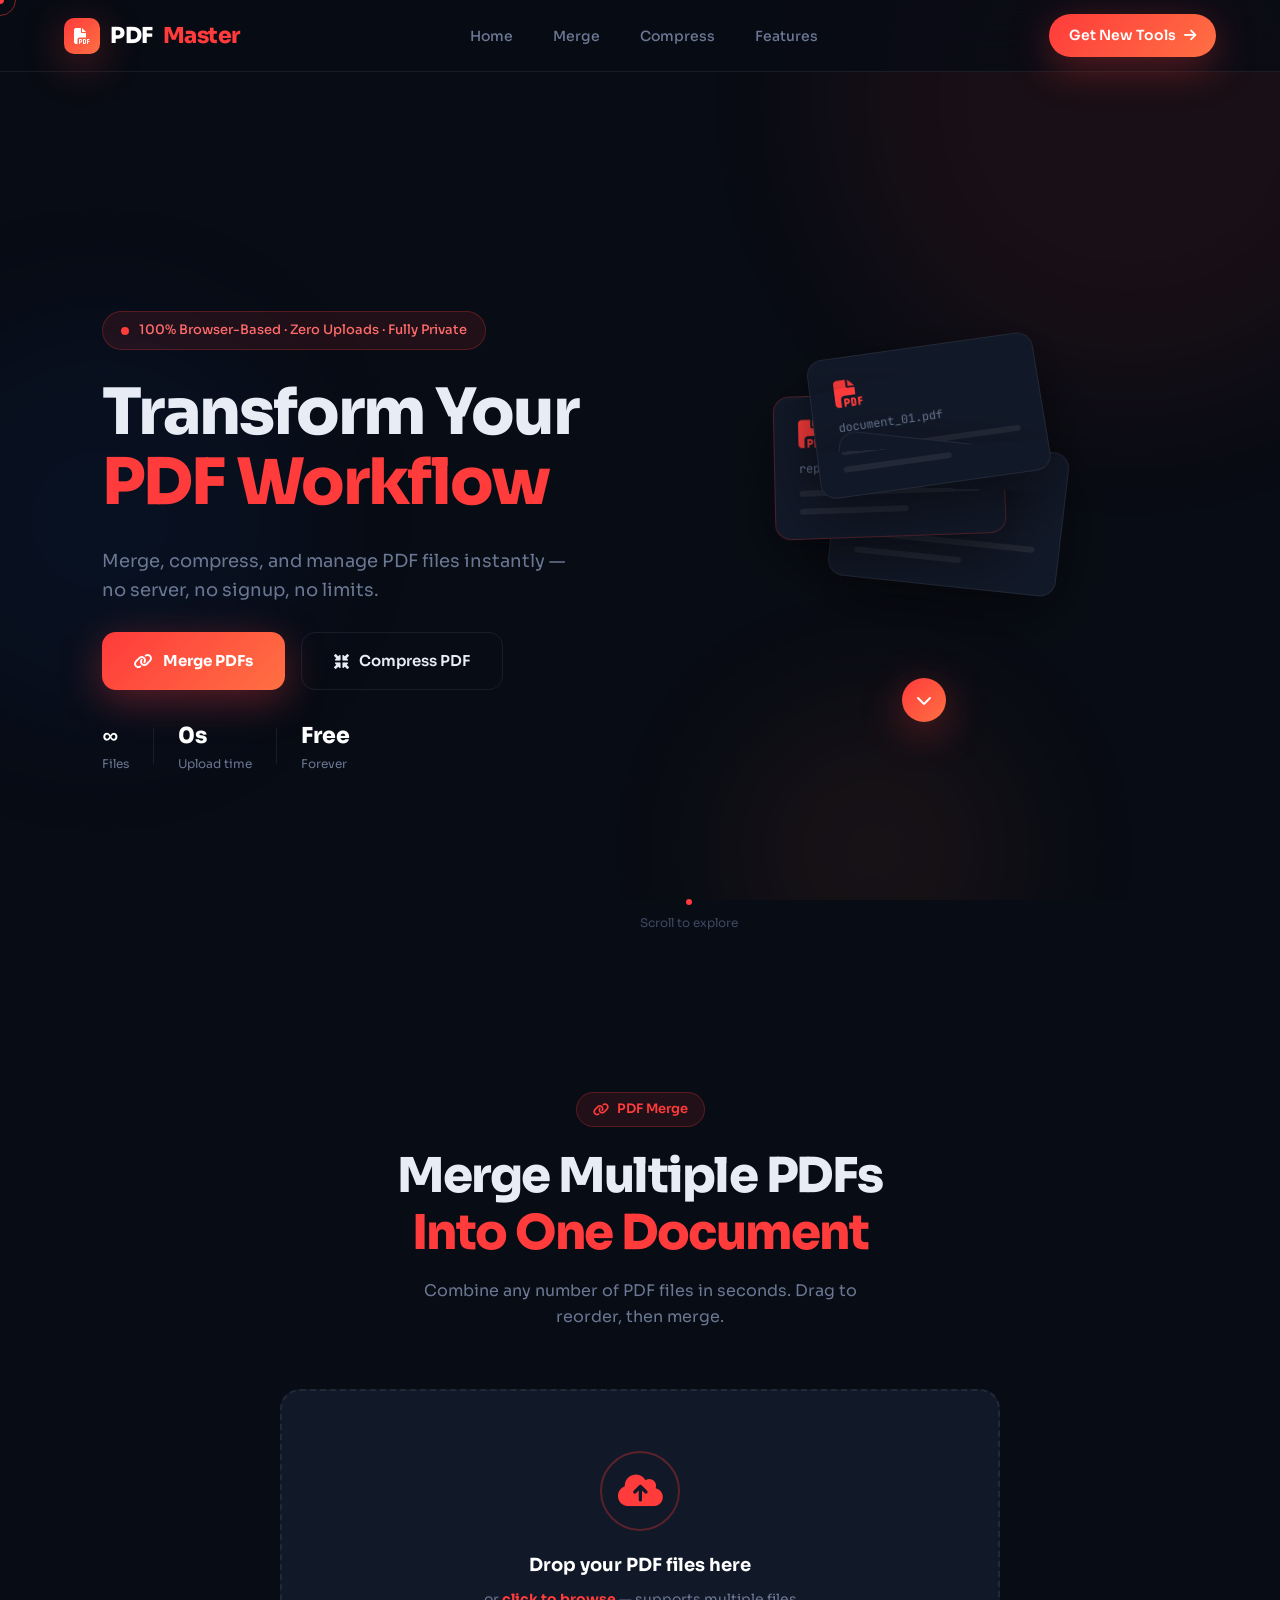
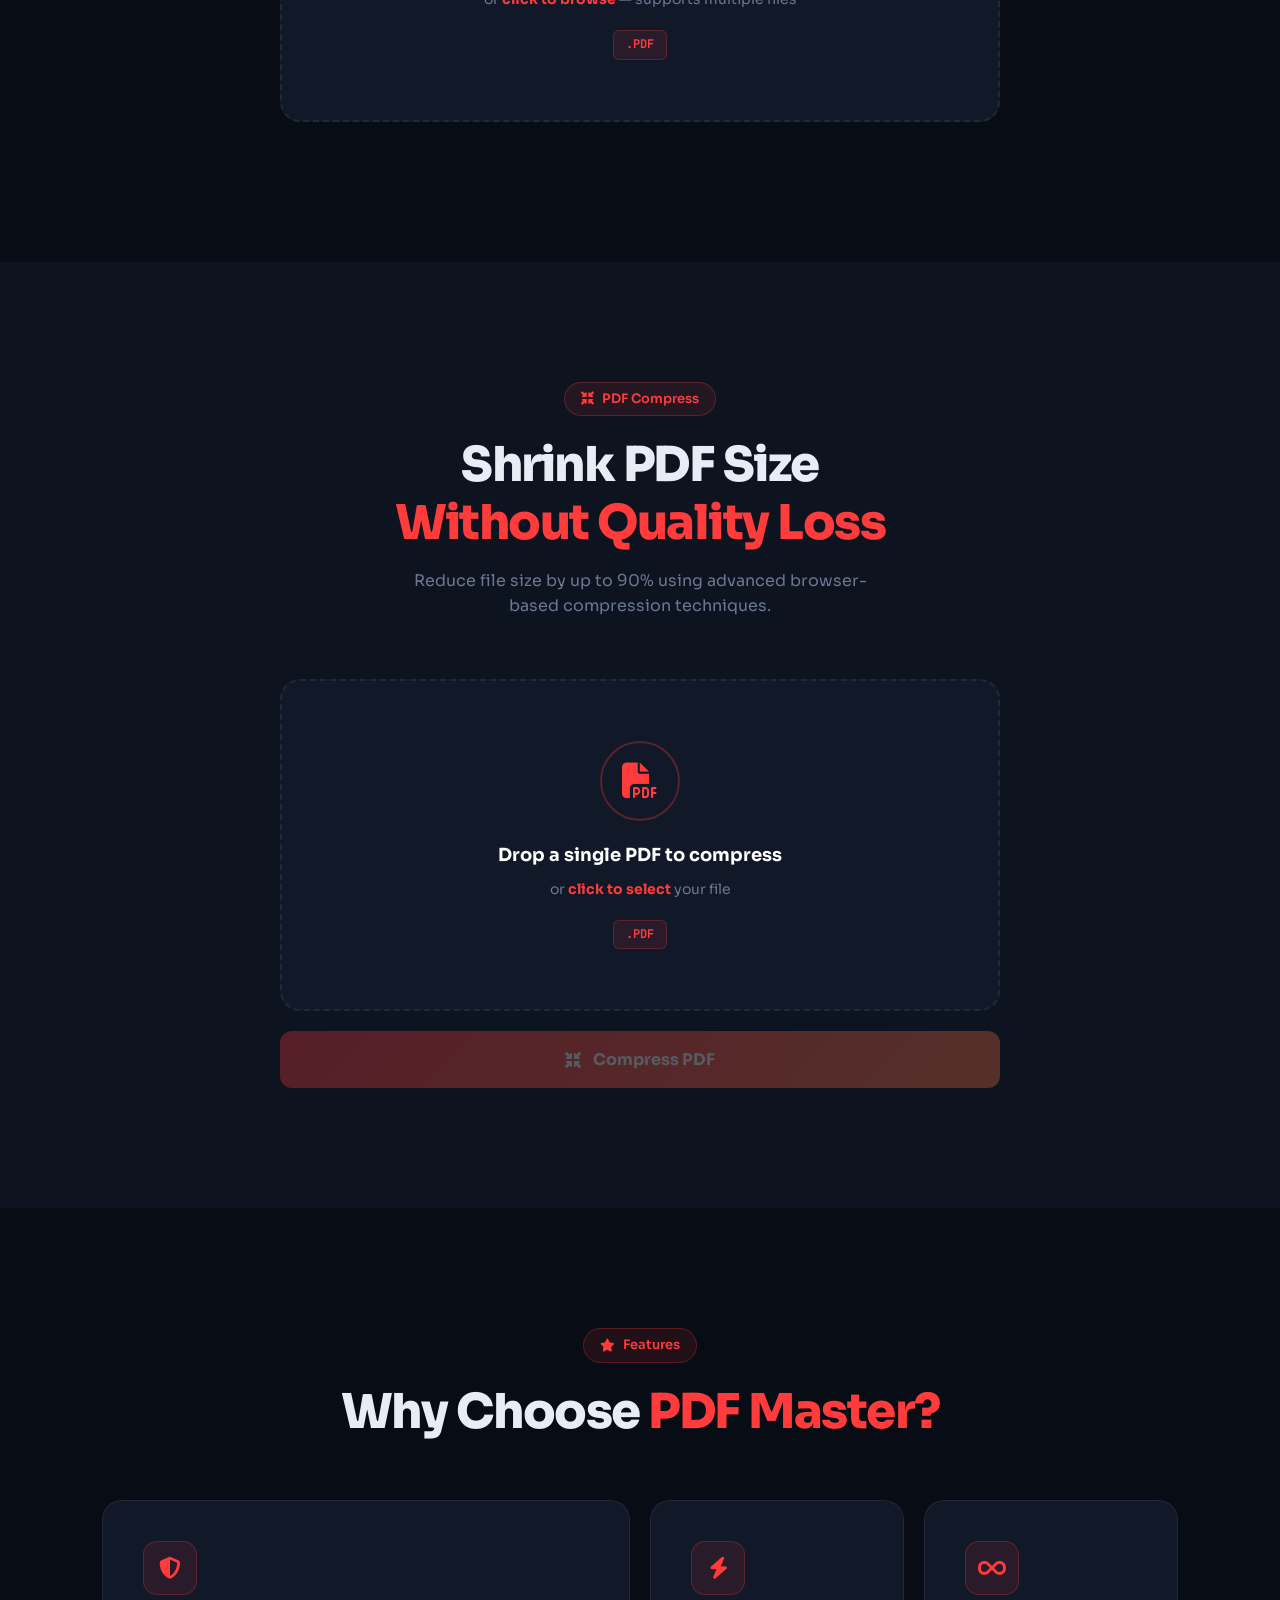
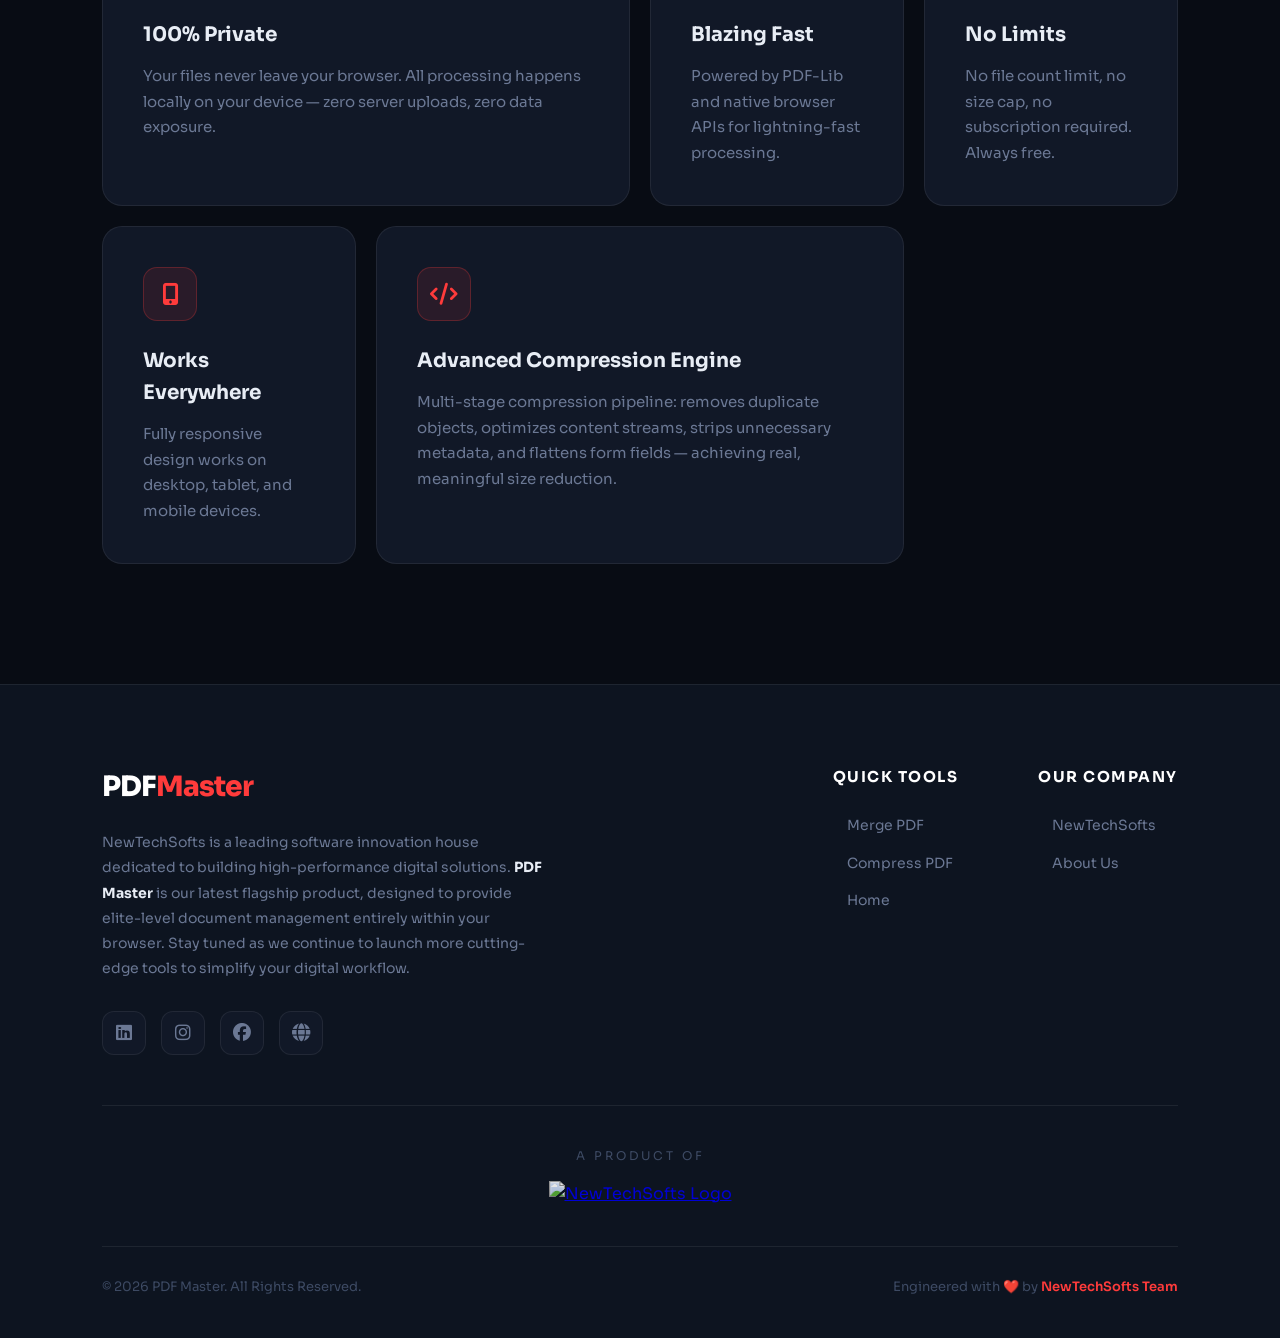
==== index.html @ 096d1b9b "initial commit" ====
<!DOCTYPE html>
<html lang="en">
<head>
    <meta charset="UTF-8">
    <meta name="viewport" content="width=device-width, initial-scale=1.0">
     <!-- Primary Meta Tags -->
      <link rel="icon" type="image/png" href="logo.png">
    <link rel="apple-touch-icon" href="logo.png">
    <title>PDF Master — Free Merge & Compress PDF Online |Product of NewTechSofts</title>
    <meta name="title" content="PDF Master — Free Merge & Compress PDF Online | NewTechSofts">
    <meta name="description" content="Merge and Compress PDF files instantly with PDF Master. A 100% private, browser-based toolkit by NewTechSofts. No file limits, no uploads, purely secure.">
    <meta name="keywords" content="PDF Merge, PDF Compress, PDF Toolkit, Online PDF Editor, Free PDF Tools, NewTexSofts, PDF Master, Secure PDF, Browser Based PDF">
    <meta name="author" content="NewTechSofts">
    <meta name="robots" content="index, follow">

    <!-- Open Graph / Facebook -->
    <meta property="og:type" content="website">
    <meta property="og:url" content="https://pdfmaster.newtechsofts.com/">
    <meta property="og:title" content="PDF Master — Free Merge & Compress PDF Online">
    <meta property="og:description" content="Securely merge and compress PDF files in your browser. Your data never leaves your device. Powered by NewTechSofts.">
    <meta property="og:image" content="logo.png">

    <!-- Twitter -->
    <meta property="twitter:card" content="summary_large_image">
    <meta property="twitter:url" content="https://pdfmaster.newtechsofts.com/">
    <meta property="twitter:title" content="PDF Master — Free Merge & Compress PDF Online">
    <meta property="twitter:description" content="Securely merge and compress PDF files in your browser. Your data never leaves your device. Powered by NewTechSofts.">
    <meta property="twitter:image" content="logo.png">

    

    <!-- Canonical Link -->
    <link rel="canonical" href="https://pdfmaster.newtechsofts.com/" />
    <link rel="preconnect" href="https://fonts.googleapis.com">
    <link href="https://fonts.googleapis.com/css2?family=Clash+Display:wght@500;600;700&family=Cabinet+Grotesk:wght@400;500;700;800&display=swap" rel="stylesheet">
    <link rel="stylesheet" href="https://cdnjs.cloudflare.com/ajax/libs/font-awesome/6.4.0/css/all.min.css">
    <link rel="stylesheet" href="style.css">
     <script type="application/ld+json">
    {
      "@context": "https://schema.org",
      "@type": "WebApplication",
      "name": "PDF Master",
      "url": "https://pdfmaster.newtechsofts.com",
      "description": "A browser-based toolkit to merge and compress PDF files securely.Introduce by New Tech Softs to easily merge files or compressed in small sizes.",
      "applicationCategory": "Utility",
      "operatingSystem": "Any",
      "author": {
        "@type": "Organization",
        "name": "NewTechSofts",
        "url": "https://newtechsofts.com"
      },
      "offers": {
        "@type": "Offer",
        "price": "0",
        "priceCurrency": "USD"
      }
    }
    </script>
</head>
<body>

    <!-- Cursor -->
    <div class="cursor" id="cursor"></div>
    <div class="cursor-follower" id="cursor-follower"></div>

    <!-- Background orbs -->
    <div class="bg-orbs">
        <div class="orb orb-1"></div>
        <div class="orb orb-2"></div>
        <div class="orb orb-3"></div>
    </div>

    <!-- Navigation -->
    <nav class="navbar" id="navbar">
        <div class="logo">
            <div class="logo-icon"><i class="fas fa-file-pdf"></i></div>
            PDF<span>Master</span>
        </div>
        <ul class="nav-links">
            <li><a href="#hero" class="nav-link">Home</a></li>
            <li><a href="#merge-section" class="nav-link">Merge</a></li>
            <li><a href="#compress-section" class="nav-link">Compress</a></li>
            <li><a href="#features-section" class="nav-link">Features</a></li>
        </ul>
        <a href="https://newtexsofts.com" target="_blank" class="btn-nav">
            <span>Get New Tools</span>
            <i class="fas fa-arrow-right"></i>
        </a>
        <button class="hamburger" id="hamburger"><i class="fas fa-bars"></i></button>
    </nav>

    <!-- Mobile Menu -->
    <div class="mobile-menu" id="mobile-menu">
        <a href="#hero" onclick="closeMobileMenu()">Home</a>
        <a href="#merge-section" onclick="closeMobileMenu()">Merge</a>
        <a href="#compress-section" onclick="closeMobileMenu()">Compress</a>
        <a href="#features-section" onclick="closeMobileMenu()">Features</a>
    </div>

    <!-- Hero Section -->
    <section id="hero" class="hero-section">
        <div class="hero-content">
            <div class="hero-badge">
                <div class="badge-dot"></div>
                <span>100% Browser-Based · Zero Uploads · Fully Private</span>
            </div>
            <h1 class="hero-title">
                <span class="title-line">Transform Your</span>
                <span class="title-line accent-text">PDF Workflow</span>
            </h1>
            <p class="hero-sub">Merge, compress, and manage PDF files instantly — no server, no signup, no limits.</p>
            <div class="hero-btns">
                <a href="#merge-section" class="btn-primary">
                    <i class="fas fa-link"></i>
                    Merge PDFs
                </a>
                <a href="#compress-section" class="btn-ghost">
                    <i class="fas fa-compress-arrows-alt"></i>
                    Compress PDF
                </a>
            </div>
            <div class="hero-stats">
                <div class="stat"><strong>∞</strong><span>Files</span></div>
                <div class="stat-divider"></div>
                <div class="stat"><strong>0s</strong><span>Upload time</span></div>
                <div class="stat-divider"></div>
                <div class="stat"><strong>Free</strong><span>Forever</span></div>
            </div>
        </div>
        <div class="hero-visual">
            <div class="pdf-3d-stack">
                <div class="pdf-card pdf-card-1">
                    <i class="fas fa-file-pdf"></i>
                    <span>document_01.pdf</span>
                    <div class="pdf-bar"></div>
                    <div class="pdf-bar short"></div>
                </div>
                <div class="pdf-card pdf-card-2">
                    <i class="fas fa-file-pdf"></i>
                    <span>report_2026.pdf</span>
                    <div class="pdf-bar"></div>
                    <div class="pdf-bar short"></div>
                </div>
                <div class="pdf-card pdf-card-3">
                    <i class="fas fa-file-pdf"></i>
                    <span>merged_final.pdf</span>
                    <div class="pdf-bar"></div>
                    <div class="pdf-bar short"></div>
                </div>
                <div class="merge-arrow">
                    <i class="fas fa-chevron-down"></i>
                </div>
            </div>
        </div>
        <div class="scroll-indicator">
            <div class="scroll-dot"></div>
            <span>Scroll to explore</span>
        </div>
    </section>

    <!-- Merge Section -->
    <section id="merge-section" class="tool-section">
        <div class="section-header">
            <div class="section-tag"><i class="fas fa-link"></i> PDF Merge</div>
            <h2>Merge Multiple PDFs <br><span class="accent-text">Into One Document</span></h2>
            <p>Combine any number of PDF files in seconds. Drag to reorder, then merge.</p>
        </div>
        <div class="tool-card">
            <div class="drop-zone" id="merge-drop-zone">
                <input type="file" id="merge-input" multiple accept=".pdf">
                <div class="drop-icon-wrap">
                    <div class="drop-icon-ring"></div>
                    <i class="fas fa-cloud-upload-alt"></i>
                </div>
                <p class="drop-title">Drop your PDF files here</p>
                <p class="drop-sub">or <strong>click to browse</strong> — supports multiple files</p>
                <div class="drop-formats">
                    <span>.PDF</span>
                </div>
            </div>

            <div id="merge-file-list" class="file-list"></div>

            <div class="merge-action-area" id="merge-action-area" style="display:none;">
                <div class="file-count-badge">
                    <i class="fas fa-layer-group"></i>
                    <span id="file-count-text">0 files ready to merge</span>
                </div>
                <button id="merge-btn" class="btn-action" disabled>
                    <i class="fas fa-link"></i>
                    <span>Merge All PDFs</span>
                    <div class="btn-shine"></div>
                </button>
                <button id="merge-clear-btn" class="btn-clear">
                    <i class="fas fa-trash"></i> Clear All
                </button>
            </div>
        </div>
    </section>

    <!-- Compress Section -->
    <section id="compress-section" class="tool-section alt-bg">
        <div class="section-header">
            <div class="section-tag"><i class="fas fa-compress-arrows-alt"></i> PDF Compress</div>
            <h2>Shrink PDF Size <br><span class="accent-text">Without Quality Loss</span></h2>
            <p>Reduce file size by up to 90% using advanced browser-based compression techniques.</p>
        </div>
        <div class="tool-card">
            <div class="drop-zone" id="compress-drop-zone">
                <input type="file" id="compress-input" accept=".pdf">
                <div class="drop-icon-wrap">
                    <div class="drop-icon-ring"></div>
                    <i class="fas fa-file-pdf"></i>
                </div>
                <p class="drop-title">Drop a single PDF to compress</p>
                <p class="drop-sub">or <strong>click to select</strong> your file</p>
                <div class="drop-formats">
                    <span>.PDF</span>
                </div>
            </div>

            <div id="compress-file-info" class="compress-file-info" style="display:none;">
                <div class="compress-file-card">
                    <div class="compress-file-icon"><i class="fas fa-file-pdf"></i></div>
                    <div class="compress-file-details">
                        <div class="compress-file-name" id="compress-file-name">filename.pdf</div>
                        <div class="compress-file-size" id="compress-file-size">0 KB</div>
                    </div>
                    <button id="compress-remove-btn" class="icon-btn">
                        <i class="fas fa-times"></i>
                    </button>
                </div>
            </div>

            <div class="compression-controls" id="comp-controls" style="display:none;">
                <label class="control-label">Compression Level</label>
                <div class="level-selector">
                    <button class="level-btn" data-level="low" onclick="setLevel('low')">
                        <i class="fas fa-tachometer-alt"></i>
                        <strong>Low</strong>
                        <span>Faster, larger file</span>
                    </button>
                    <button class="level-btn active" data-level="medium" onclick="setLevel('medium')">
                        <i class="fas fa-sliders-h"></i>
                        <strong>Medium</strong>
                        <span>Balanced quality</span>
                    </button>
                    <button class="level-btn" data-level="high" onclick="setLevel('high')">
                        <i class="fas fa-rocket"></i>
                        <strong>High</strong>
                        <span>Maximum shrink</span>
                    </button>
                </div>

                <div class="compression-info">
                    <div class="comp-info-item">
                        <i class="fas fa-info-circle"></i>
                        <span id="comp-info-text">Balanced compression — removes redundant data, optimizes streams, and strips metadata.</span>
                    </div>
                </div>
            </div>

            <button id="compress-btn" class="btn-action" disabled>
                <i class="fas fa-compress-arrows-alt"></i>
                <span>Compress PDF</span>
                <div class="btn-shine"></div>
            </button>
        </div>
    </section>

    <!-- Progress Modal -->
    <div class="progress-modal" id="progress-modal">
        <div class="progress-modal-inner">
            <div class="progress-spinner">
                <svg viewBox="0 0 100 100" class="spinner-svg">
                    <circle cx="50" cy="50" r="40" class="spinner-track"/>
                    <circle cx="50" cy="50" r="40" class="spinner-fill" id="spinner-fill"/>
                </svg>
                <div class="progress-percent" id="progress-percent">0%</div>
            </div>
            <div class="progress-title" id="progress-title">Processing...</div>
            <div class="progress-sub" id="progress-sub">Please wait while we work our magic</div>
        </div>
    </div>

    <!-- Features Section -->
    <section id="features-section" class="features-section">
        <div class="section-header">
            <div class="section-tag"><i class="fas fa-star"></i> Features</div>
            <h2>Why Choose <span class="accent-text">PDF Master?</span></h2>
        </div>
        <div class="features-grid">
            <div class="feature-card feature-large">
                <div class="feature-icon-wrap">
                    <i class="fas fa-shield-alt"></i>
                </div>
                <h3>100% Private</h3>
                <p>Your files never leave your browser. All processing happens locally on your device — zero server uploads, zero data exposure.</p>
                <div class="feature-glow"></div>
            </div>
            <div class="feature-card">
                <div class="feature-icon-wrap">
                    <i class="fas fa-bolt"></i>
                </div>
                <h3>Blazing Fast</h3>
                <p>Powered by PDF-Lib and native browser APIs for lightning-fast processing.</p>
                <div class="feature-glow"></div>
            </div>
            <div class="feature-card">
                <div class="feature-icon-wrap">
                    <i class="fas fa-infinity"></i>
                </div>
                <h3>No Limits</h3>
                <p>No file count limit, no size cap, no subscription required. Always free.</p>
                <div class="feature-glow"></div>
            </div>
            <div class="feature-card">
                <div class="feature-icon-wrap">
                    <i class="fas fa-mobile-alt"></i>
                </div>
                <h3>Works Everywhere</h3>
                <p>Fully responsive design works on desktop, tablet, and mobile devices.</p>
                <div class="feature-glow"></div>
            </div>
            <div class="feature-card feature-wide">
                <div class="feature-icon-wrap">
                    <i class="fas fa-code"></i>
                </div>
                <h3>Advanced Compression Engine</h3>
                <p>Multi-stage compression pipeline: removes duplicate objects, optimizes content streams, strips unnecessary metadata, and flattens form fields — achieving real, meaningful size reduction.</p>
                <div class="feature-glow"></div>
            </div>
        </div>
    </section>

   <!-- Footer -->
<footer class="main-footer">
    <div class="footer-inner">
        <!-- Left: Company Bio -->
        <div class="footer-left">
            <div class="footer-logo">PDF<span>Master</span></div>
            <p class="company-bio">
                NewTechSofts is a leading software innovation house dedicated to building high-performance digital solutions. 
                <strong>PDF Master</strong> is our latest flagship product, designed to provide elite-level document management 
                entirely within your browser. Stay tuned as we continue to launch more cutting-edge tools to simplify your digital workflow.
            </p>
            <div class="social-links">
                <a href="https://linkedin.com/company/newtechsofts" target="_blank" aria-label="LinkedIn"><i class="fab fa-linkedin"></i></a>
                <a href="https://instagram.com/newtechsoft" target="_blank" aria-label="Instagram"><i class="fab fa-instagram"></i></a>
                <a href="https://facebook.com/newtechsofts" target="_blank" aria-label="Facebook"><i class="fab fa-facebook"></i></a>
                <a href="https://www.newtechsofts.com" target="_blank" aria-label="Website"><i class="fas fa-globe"></i></a>
            </div>
        </div>

        <!-- Right: Links Grid -->
        <div class="footer-right-grid">
            <div class="footer-links">
                <h4>Quick Tools</h4>
                <a href="#merge-section"><i class="fas fa-chevron-right"></i> Merge PDF</a>
                <a href="#compress-section"><i class="fas fa-chevron-right"></i> Compress PDF</a>
                <a href="#hero"><i class="fas fa-chevron-right"></i> Home</a>
            </div>
            <div class="footer-links">
                <h4>Our Company</h4>
                <a href="https://newtechsofts.com" target="_blank"><i class="fas fa-chevron-right"></i> NewTechSofts</a>
                <a href="https://newtechsofts.com/about"><i class="fas fa-chevron-right"></i> About Us</a>
                </div>
        </div>
    </div>

    <!-- Middle: NewTechSofts Logo Branding -->
    <div class="footer-branding">
        <div class="branding-label">A Product Of</div>
        <a href="https://newtechsofts.com" target="_blank">
            <img src="https://www.newtechsofts.com/assets/logo-DbTpYI1g.png" alt="NewTechSofts Logo" class="nts-footer-logo">
        </a>
    </div>

    <div class="footer-bottom">
        <p>© 2026 PDF Master. All Rights Reserved.</p>
        <p>Engineered with ❤️ by <a href="https://newtechsofts.com" target="_blank">NewTechSofts Team</a></p>
    </div>
</footer>

    <!-- Toast -->
    <div class="toast" id="toast">
        <i class="fas fa-check-circle" id="toast-icon"></i>
        <span id="toast-msg">Done!</span>
    </div>

    <script src="https://cdnjs.cloudflare.com/ajax/libs/pdf-lib/1.17.1/pdf-lib.min.js"></script>
    <script src="script.js"></script>
</body>
</html>
---- style.css ----
/* ============================================
   PDF MASTER — COMPLETE STYLESHEET
   Modern Dark Theme + 3D Animations
   ============================================ */

@import url('https://fonts.googleapis.com/css2?family=Sora:wght@300;400;500;600;700;800&family=JetBrains+Mono:wght@400;600&display=swap');

/* ---- CSS Variables ---- */
:root {
    --red: #FF3B3B;
    --red-glow: rgba(255, 59, 59, 0.35);
    --red-soft: rgba(255, 59, 59, 0.1);
    --white: #ffffff;
    --bg: #080C14;
    --bg-2: #0D1420;
    --bg-card: #111827;
    --bg-card-hover: #161f30;
    --border: rgba(255,255,255,0.07);
    --border-glow: rgba(255, 59, 59, 0.25);
    --text: #E8EDF5;
    --text-muted: #6B7894;
    --text-dim: #3D4A63;
    --accent: #FF3B3B;
    --accent-2: #FF7043;
    --grad: linear-gradient(135deg, var(--red) 0%, var(--accent-2) 100%);
    --shadow-card: 0 20px 60px rgba(0,0,0,0.5);
    --shadow-red: 0 10px 40px var(--red-glow);
    --radius: 20px;
    --radius-sm: 12px;
    --transition: all 0.35s cubic-bezier(0.34, 1.56, 0.64, 1);
    --ease: all 0.25s ease;
}

/* ---- Reset ---- */
*, *::before, *::after { margin: 0; padding: 0; box-sizing: border-box; }

html { scroll-behavior: smooth; }

body {
    font-family: 'Sora', sans-serif;
    background: var(--bg);
    color: var(--text);
    line-height: 1.6;
    overflow-x: hidden;
    min-height: 100vh;
}

/* ---- Custom Cursor ---- */
.cursor {
    width: 8px; height: 8px;
    background: var(--red);
    border-radius: 50%;
    position: fixed;
    pointer-events: none;
    z-index: 9999;
    transform: translate(-50%, -50%);
    transition: transform 0.1s, width 0.2s, height 0.2s;
}

.cursor-follower {
    width: 32px; height: 32px;
    border: 1.5px solid var(--red);
    border-radius: 50%;
    position: fixed;
    pointer-events: none;
    z-index: 9998;
    transform: translate(-50%, -50%);
    transition: all 0.15s ease;
    opacity: 0.5;
}

/* ---- Background Orbs ---- */
.bg-orbs { position: fixed; inset: 0; z-index: 0; pointer-events: none; overflow: hidden; }

.orb {
    position: absolute;
    border-radius: 50%;
    filter: blur(80px);
    opacity: 0.07;
    animation: floatOrb 12s ease-in-out infinite;
}

.orb-1 { width: 600px; height: 600px; background: var(--red); top: -200px; right: -150px; animation-duration: 14s; }
.orb-2 { width: 400px; height: 400px; background: #1A56DB; bottom: 20%; left: -100px; animation-duration: 18s; animation-delay: -6s; }
.orb-3 { width: 300px; height: 300px; background: var(--accent-2); bottom: -100px; right: 20%; animation-duration: 10s; animation-delay: -3s; }

@keyframes floatOrb {
    0%, 100% { transform: translateY(0) scale(1); }
    50% { transform: translateY(-30px) scale(1.1); }
}

/* ---- Navbar ---- */
.navbar {
    display: flex;
    align-items: center;
    justify-content: space-between;
    padding: 0 5%;
    height: 72px;
    position: sticky;
    top: 0;
    z-index: 1000;
    background: rgba(8, 12, 20, 0.8);
    backdrop-filter: blur(20px);
    border-bottom: 1px solid var(--border);
    transition: var(--ease);
}

.navbar.scrolled {
    background: rgba(8, 12, 20, 0.95);
    border-bottom-color: var(--border-glow);
}

.logo {
    display: flex;
    align-items: center;
    gap: 10px;
    font-size: 22px;
    font-weight: 800;
    color: var(--white);
    letter-spacing: -0.5px;
    text-decoration: none;
}

.logo span { color: var(--red); }

.logo-icon {
    width: 36px; height: 36px;
    background: var(--grad);
    border-radius: 10px;
    display: flex;
    align-items: center;
    justify-content: center;
    font-size: 16px;
    color: white;
    box-shadow: var(--shadow-red);
}

.nav-links {
    display: flex;
    list-style: none;
    gap: 8px;
}

.nav-link {
    text-decoration: none;
    color: var(--text-muted);
    font-size: 14px;
    font-weight: 500;
    padding: 8px 16px;
    border-radius: 8px;
    transition: var(--ease);
}

.nav-link:hover {
    color: var(--white);
    background: var(--border);
}

.btn-nav {
    display: flex;
    align-items: center;
    gap: 8px;
    background: var(--grad);
    color: white;
    text-decoration: none;
    padding: 10px 20px;
    border-radius: 50px;
    font-size: 14px;
    font-weight: 600;
    transition: var(--transition);
    box-shadow: var(--shadow-red);
}

.btn-nav:hover {
    transform: translateY(-2px) scale(1.03);
    box-shadow: 0 15px 40px var(--red-glow);
}

.hamburger {
    display: none;
    background: var(--border);
    border: 1px solid var(--border);
    color: var(--text);
    width: 40px; height: 40px;
    border-radius: 10px;
    cursor: pointer;
    font-size: 16px;
    align-items: center;
    justify-content: center;
    transition: var(--ease);
}

.hamburger:hover { background: var(--red-soft); color: var(--red); }

/* Mobile Menu */
.mobile-menu {
    display: none;
    flex-direction: column;
    position: fixed;
    top: 72px;
    left: 0; right: 0;
    background: var(--bg-2);
    border-bottom: 1px solid var(--border);
    z-index: 999;
    padding: 20px;
    gap: 4px;
    transform: translateY(-20px);
    opacity: 0;
    transition: var(--ease);
}

.mobile-menu.open {
    display: flex;
    transform: translateY(0);
    opacity: 1;
}

.mobile-menu a {
    text-decoration: none;
    color: var(--text);
    padding: 14px 20px;
    border-radius: 12px;
    font-weight: 500;
    transition: var(--ease);
}

.mobile-menu a:hover { background: var(--red-soft); color: var(--red); }

/* ---- Hero Section ---- */
.hero-section {
    min-height: 100vh;
    display: grid;
    grid-template-columns: 1fr 1fr;
    align-items: center;
    gap: 60px;
    padding: 120px 8% 80px;
    position: relative;
    z-index: 1;
}

.hero-content { display: flex; flex-direction: column; gap: 28px; }

.hero-badge {
    display: inline-flex;
    align-items: center;
    gap: 10px;
    background: var(--red-soft);
    border: 1px solid var(--border-glow);
    border-radius: 50px;
    padding: 8px 18px;
    font-size: 13px;
    font-weight: 500;
    color: #FF6B6B;
    width: fit-content;
    animation: fadeInUp 0.6s ease forwards;
}

.badge-dot {
    width: 8px; height: 8px;
    background: var(--red);
    border-radius: 50%;
    animation: pulse 2s ease infinite;
}

@keyframes pulse {
    0%, 100% { box-shadow: 0 0 0 0 var(--red-glow); }
    50% { box-shadow: 0 0 0 6px transparent; }
}

.hero-title {
    font-size: clamp(2.8rem, 5vw, 4.5rem);
    font-weight: 800;
    line-height: 1.1;
    letter-spacing: -2px;
    animation: fadeInUp 0.7s ease 0.1s both;
}

.title-line { display: block; }
.accent-text { color: var(--red); }

.hero-sub {
    font-size: 18px;
    color: var(--text-muted);
    max-width: 480px;
    animation: fadeInUp 0.7s ease 0.2s both;
    font-weight: 400;
}

.hero-btns {
    display: flex;
    gap: 16px;
    flex-wrap: wrap;
    animation: fadeInUp 0.7s ease 0.3s both;
}

.btn-primary {
    display: inline-flex;
    align-items: center;
    gap: 10px;
    background: var(--grad);
    color: white;
    text-decoration: none;
    padding: 16px 32px;
    border-radius: 14px;
    font-weight: 700;
    font-size: 15px;
    transition: var(--transition);
    box-shadow: var(--shadow-red);
    border: none;
    cursor: pointer;
}

.btn-primary:hover {
    transform: translateY(-4px) scale(1.02);
    box-shadow: 0 20px 50px var(--red-glow);
}

.btn-ghost {
    display: inline-flex;
    align-items: center;
    gap: 10px;
    background: transparent;
    color: var(--text);
    text-decoration: none;
    padding: 16px 32px;
    border-radius: 14px;
    font-weight: 600;
    font-size: 15px;
    border: 1px solid var(--border);
    transition: var(--transition);
    cursor: pointer;
}

.btn-ghost:hover {
    background: var(--border);
    border-color: var(--red);
    color: var(--red);
    transform: translateY(-3px);
}

.hero-stats {
    display: flex;
    align-items: center;
    gap: 24px;
    animation: fadeInUp 0.7s ease 0.4s both;
}

.stat { display: flex; flex-direction: column; }
.stat strong { font-size: 22px; font-weight: 800; color: var(--white); }
.stat span { font-size: 12px; color: var(--text-muted); font-weight: 400; }
.stat-divider { width: 1px; height: 36px; background: var(--border); }

/* Hero Visual — 3D PDF Stack */
.hero-visual {
    display: flex;
    align-items: center;
    justify-content: center;
    animation: fadeInRight 0.8s ease 0.3s both;
}

.pdf-3d-stack {
    position: relative;
    width: 300px;
    height: 380px;
    transform-style: preserve-3d;
    perspective: 1000px;
}

.pdf-card {
    position: absolute;
    width: 230px;
    background: var(--bg-card);
    border: 1px solid var(--border);
    border-radius: 16px;
    padding: 24px;
    display: flex;
    flex-direction: column;
    gap: 12px;
    transition: var(--transition);
    box-shadow: var(--shadow-card);
}

.pdf-card i { font-size: 28px; color: var(--red); }
.pdf-card span { font-size: 12px; color: var(--text-muted); font-family: 'JetBrains Mono', monospace; }
.pdf-bar { height: 6px; background: var(--border); border-radius: 4px; }
.pdf-bar.short { width: 60%; }

.pdf-card-1 {
    top: 0; left: 40px;
    transform: rotate(-8deg) translateY(-10px) rotateX(10deg);
    animation: floatCard1 6s ease-in-out infinite;
    z-index: 1;
}

.pdf-card-2 {
    top: 40px; left: 0;
    transform: rotate(-2deg) rotateX(5deg);
    animation: floatCard2 6s ease-in-out infinite;
    z-index: 2;
    border-color: var(--border-glow);
}

.pdf-card-3 {
    top: 80px; left: 60px;
    transform: rotate(6deg) translateY(10px) rotateX(-5deg);
    animation: floatCard3 6s ease-in-out infinite;
    z-index: 3;
}

.merge-arrow {
    position: absolute;
    bottom: 10px;
    left: 50%;
    transform: translateX(-50%);
    width: 44px; height: 44px;
    background: var(--grad);
    border-radius: 50%;
    display: flex;
    align-items: center;
    justify-content: center;
    color: white;
    font-size: 16px;
    z-index: 10;
    animation: bounceDown 2s ease infinite;
    box-shadow: var(--shadow-red);
}

@keyframes floatCard1 {
    0%,100% { transform: rotate(-8deg) translateY(-10px) rotateX(10deg); }
    50% { transform: rotate(-6deg) translateY(-20px) rotateX(12deg); }
}
@keyframes floatCard2 {
    0%,100% { transform: rotate(-2deg) rotateX(5deg); }
    50% { transform: rotate(-3deg) translateY(-12px) rotateX(7deg); }
}
@keyframes floatCard3 {
    0%,100% { transform: rotate(6deg) translateY(10px) rotateX(-5deg); }
    50% { transform: rotate(5deg) translateY(0px) rotateX(-3deg); }
}
@keyframes bounceDown {
    0%,100% { transform: translateX(-50%) translateY(0); }
    50% { transform: translateX(-50%) translateY(8px); }
}

/* Scroll Indicator */
.scroll-indicator {
    position: absolute;
    bottom: 40px;
    left: 50%;
    transform: translateX(-50%);
    display: flex;
    flex-direction: column;
    align-items: center;
    gap: 8px;
    font-size: 12px;
    color: var(--text-dim);
    animation: fadeInUp 1s ease 0.8s both;
}

.scroll-dot {
    width: 6px; height: 6px;
    background: var(--red);
    border-radius: 50%;
    animation: bounceDown 1.5s ease infinite;
}

/* ---- Sections General ---- */
.tool-section {
    padding: 120px 8%;
    position: relative;
    z-index: 1;
}

.alt-bg { background: var(--bg-2); }

.section-header {
    text-align: center;
    margin-bottom: 60px;
}

.section-tag {
    display: inline-flex;
    align-items: center;
    gap: 8px;
    background: var(--red-soft);
    border: 1px solid var(--border-glow);
    color: var(--red);
    border-radius: 50px;
    padding: 6px 16px;
    font-size: 13px;
    font-weight: 600;
    margin-bottom: 20px;
}

.section-header h2 {
    font-size: clamp(2rem, 4vw, 3rem);
    font-weight: 800;
    letter-spacing: -1.5px;
    line-height: 1.2;
    margin-bottom: 16px;
}

.section-header p {
    color: var(--text-muted);
    font-size: 16px;
    max-width: 480px;
    margin: 0 auto;
}

/* ---- Tool Card ---- */
.tool-card {
    max-width: 720px;
    margin: 0 auto;
    display: flex;
    flex-direction: column;
    gap: 20px;
}

/* ---- Drop Zone ---- */
.drop-zone {
    background: var(--bg-card);
    border: 2px dashed var(--border);
    border-radius: var(--radius);
    padding: 60px 40px;
    text-align: center;
    cursor: pointer;
    position: relative;
    transition: var(--transition);
    overflow: hidden;
}

.drop-zone::before {
    content: '';
    position: absolute;
    inset: 0;
    background: var(--red-soft);
    opacity: 0;
    transition: var(--ease);
    pointer-events: none;
}

.drop-zone:hover {
    border-color: var(--red);
    transform: translateY(-6px) rotateX(2deg);
    box-shadow: 0 30px 80px rgba(0,0,0,0.4), 0 0 0 1px var(--border-glow);
}

.drop-zone:hover::before { opacity: 1; }
.drop-zone.dragging { border-color: var(--red); background: var(--red-soft); transform: scale(1.01); }

.drop-zone input {
    position: absolute;
    inset: 0;
    opacity: 0;
    cursor: pointer;
    z-index: 5;
}

.drop-icon-wrap {
    position: relative;
    width: 80px; height: 80px;
    margin: 0 auto 20px;
    display: flex;
    align-items: center;
    justify-content: center;
}

.drop-icon-ring {
    position: absolute;
    inset: 0;
    border-radius: 50%;
    border: 2px solid var(--red);
    opacity: 0.3;
    animation: ringPulse 2.5s ease infinite;
}

@keyframes ringPulse {
    0%,100% { transform: scale(1); opacity: 0.3; }
    50% { transform: scale(1.2); opacity: 0.1; }
}

.drop-icon-wrap i {
    font-size: 36px;
    color: var(--red);
    position: relative;
    z-index: 1;
}

.drop-title { font-size: 18px; font-weight: 700; color: var(--white); margin-bottom: 8px; }
.drop-sub { font-size: 14px; color: var(--text-muted); }
.drop-sub strong { color: var(--red); }

.drop-formats {
    margin-top: 20px;
    display: flex;
    gap: 8px;
    justify-content: center;
}

.drop-formats span {
    background: var(--red-soft);
    color: var(--red);
    padding: 4px 12px;
    border-radius: 6px;
    font-size: 12px;
    font-weight: 700;
    font-family: 'JetBrains Mono', monospace;
    border: 1px solid var(--border-glow);
}

/* ---- File List (Merge) ---- */
.file-list {
    display: flex;
    flex-direction: column;
    gap: 10px;
}

.file-item {
    display: flex;
    align-items: center;
    gap: 14px;
    background: var(--bg-card);
    border: 1px solid var(--border);
    border-radius: var(--radius-sm);
    padding: 14px 18px;
    cursor: grab;
    transition: var(--ease);
    animation: fadeInUp 0.3s ease;
    user-select: none;
}

.file-item:hover {
    border-color: var(--border-glow);
    background: var(--bg-card-hover);
    transform: translateX(4px);
}

.file-item.dragging-item {
    opacity: 0.4;
    border: 2px dashed var(--red);
}

.file-item.drag-over {
    border-color: var(--red);
    background: var(--red-soft);
}

.file-item-num {
    width: 28px; height: 28px;
    background: var(--red-soft);
    color: var(--red);
    border-radius: 8px;
    display: flex;
    align-items: center;
    justify-content: center;
    font-size: 13px;
    font-weight: 700;
    flex-shrink: 0;
}

.file-item-icon { color: var(--red); font-size: 18px; flex-shrink: 0; }
.file-item-name { flex: 1; font-size: 14px; font-weight: 500; overflow: hidden; text-overflow: ellipsis; white-space: nowrap; }
.file-item-size { font-size: 12px; color: var(--text-muted); white-space: nowrap; font-family: 'JetBrains Mono', monospace; }

.file-item-drag { color: var(--text-dim); cursor: grab; padding: 0 4px; }
.file-item-remove { background: none; border: none; color: var(--text-dim); cursor: pointer; padding: 4px 8px; border-radius: 6px; transition: var(--ease); }
.file-item-remove:hover { background: rgba(255,59,59,0.15); color: var(--red); }

/* Merge Action Area */
.merge-action-area { display: flex; flex-direction: column; gap: 12px; }

.file-count-badge {
    display: flex;
    align-items: center;
    gap: 10px;
    background: var(--bg-card);
    border: 1px solid var(--border);
    border-radius: var(--radius-sm);
    padding: 12px 18px;
    font-size: 14px;
    color: var(--text-muted);
}

.file-count-badge i { color: var(--red); }

/* ---- Action Button ---- */
.btn-action {
    width: 100%;
    padding: 18px 32px;
    background: var(--grad);
    color: white;
    border: none;
    border-radius: var(--radius-sm);
    font-size: 16px;
    font-weight: 700;
    cursor: pointer;
    display: flex;
    align-items: center;
    justify-content: center;
    gap: 12px;
    transition: var(--transition);
    position: relative;
    overflow: hidden;
    box-shadow: var(--shadow-red);
    font-family: 'Sora', sans-serif;
}

.btn-action:disabled {
    opacity: 0.3;
    cursor: not-allowed;
    transform: none !important;
    box-shadow: none !important;
}

.btn-action:not(:disabled):hover {
    transform: translateY(-4px) scale(1.01);
    box-shadow: 0 20px 60px var(--red-glow);
}

.btn-action:not(:disabled):active {
    transform: scale(0.98);
}

.btn-shine {
    position: absolute;
    top: -50%; left: -100%;
    width: 60%; height: 200%;
    background: linear-gradient(90deg, transparent, rgba(255,255,255,0.15), transparent);
    transform: skewX(-20deg);
    transition: left 0.5s ease;
}

.btn-action:not(:disabled):hover .btn-shine { left: 150%; }

.btn-clear {
    background: none;
    border: 1px solid var(--border);
    color: var(--text-muted);
    padding: 12px 20px;
    border-radius: var(--radius-sm);
    font-size: 14px;
    font-weight: 500;
    cursor: pointer;
    transition: var(--ease);
    display: flex;
    align-items: center;
    justify-content: center;
    gap: 8px;
    font-family: 'Sora', sans-serif;
}

.btn-clear:hover { border-color: var(--red); color: var(--red); background: var(--red-soft); }

/* ---- Compress File Info ---- */
.compress-file-card {
    display: flex;
    align-items: center;
    gap: 16px;
    background: var(--bg-card);
    border: 1px solid var(--border-glow);
    border-radius: var(--radius-sm);
    padding: 18px 22px;
    animation: fadeInUp 0.3s ease;
}

.compress-file-icon {
    width: 48px; height: 48px;
    background: var(--red-soft);
    border-radius: 12px;
    display: flex;
    align-items: center;
    justify-content: center;
    font-size: 22px;
    color: var(--red);
}

.compress-file-details { flex: 1; }
.compress-file-name { font-size: 15px; font-weight: 600; color: var(--white); overflow: hidden; text-overflow: ellipsis; white-space: nowrap; max-width: 350px; }
.compress-file-size { font-size: 13px; color: var(--text-muted); margin-top: 2px; font-family: 'JetBrains Mono', monospace; }

.icon-btn {
    background: none;
    border: 1px solid var(--border);
    color: var(--text-muted);
    width: 36px; height: 36px;
    border-radius: 8px;
    cursor: pointer;
    display: flex;
    align-items: center;
    justify-content: center;
    transition: var(--ease);
}

.icon-btn:hover { border-color: var(--red); color: var(--red); background: var(--red-soft); }

/* ---- Compression Controls ---- */
.compression-controls {
    background: var(--bg-card);
    border: 1px solid var(--border);
    border-radius: var(--radius-sm);
    padding: 24px;
    animation: fadeInUp 0.3s ease;
}

.control-label { font-size: 13px; font-weight: 600; color: var(--text-muted); text-transform: uppercase; letter-spacing: 1px; margin-bottom: 16px; display: block; }

.level-selector { display: grid; grid-template-columns: repeat(3, 1fr); gap: 12px; }

.level-btn {
    background: var(--bg);
    border: 1px solid var(--border);
    border-radius: var(--radius-sm);
    padding: 16px 12px;
    text-align: center;
    cursor: pointer;
    transition: var(--transition);
    display: flex;
    flex-direction: column;
    align-items: center;
    gap: 6px;
    font-family: 'Sora', sans-serif;
    color: var(--text-muted);
}

.level-btn i { font-size: 20px; transition: var(--ease); }
.level-btn strong { font-size: 14px; font-weight: 700; color: var(--text); }
.level-btn span { font-size: 11px; }

.level-btn:hover { border-color: var(--border-glow); transform: translateY(-3px); color: var(--text); }

.level-btn.active {
    border-color: var(--red);
    background: var(--red-soft);
    color: var(--red);
    box-shadow: 0 8px 30px var(--red-glow);
}

.level-btn.active strong { color: var(--red); }
.level-btn.active i { color: var(--red); }

.compression-info {
    margin-top: 18px;
    padding-top: 18px;
    border-top: 1px solid var(--border);
}

.comp-info-item {
    display: flex;
    gap: 10px;
    align-items: flex-start;
    font-size: 13px;
    color: var(--text-muted);
}

.comp-info-item i { color: var(--red); margin-top: 2px; flex-shrink: 0; }

/* ---- Progress Modal ---- */
.progress-modal {
    display: none;
    position: fixed;
    inset: 0;
    background: rgba(8, 12, 20, 0.85);
    backdrop-filter: blur(12px);
    z-index: 9000;
    align-items: center;
    justify-content: center;
}

.progress-modal.active { display: flex; }

.progress-modal-inner {
    background: var(--bg-card);
    border: 1px solid var(--border);
    border-radius: 24px;
    padding: 60px 80px;
    text-align: center;
    animation: modalIn 0.4s cubic-bezier(0.34, 1.56, 0.64, 1);
}

@keyframes modalIn {
    from { transform: scale(0.7) translateY(30px); opacity: 0; }
    to { transform: scale(1) translateY(0); opacity: 1; }
}

.progress-spinner {
    position: relative;
    width: 100px; height: 100px;
    margin: 0 auto 28px;
}

.spinner-svg { transform: rotate(-90deg); width: 100%; height: 100%; }
.spinner-track { fill: none; stroke: var(--border); stroke-width: 8; }
.spinner-fill {
    fill: none;
    stroke: var(--red);
    stroke-width: 8;
    stroke-linecap: round;
    stroke-dasharray: 251;
    stroke-dashoffset: 251;
    transition: stroke-dashoffset 0.3s ease;
    filter: drop-shadow(0 0 6px var(--red));
}

.progress-percent {
    position: absolute;
    inset: 0;
    display: flex;
    align-items: center;
    justify-content: center;
    font-size: 20px;
    font-weight: 800;
    color: var(--white);
}

.progress-title { font-size: 22px; font-weight: 700; margin-bottom: 10px; }
.progress-sub { font-size: 14px; color: var(--text-muted); }

/* ---- Features Section ---- */
.features-section {
    padding: 120px 8%;
    position: relative;
    z-index: 1;
}

.features-grid {
    display: grid;
    grid-template-columns: repeat(4, 1fr);
    grid-template-rows: auto auto;
    gap: 20px;
    max-width: 1200px;
    margin: 0 auto;
}

.feature-large { grid-column: span 2; grid-row: span 1; }
.feature-wide { grid-column: span 2; }

.feature-card {
    background: var(--bg-card);
    border: 1px solid var(--border);
    border-radius: var(--radius);
    padding: 40px;
    position: relative;
    overflow: hidden;
    transition: var(--transition);
    cursor: default;
}

.feature-card:hover {
    border-color: var(--border-glow);
    transform: translateY(-8px) rotateX(3deg) rotateY(-2deg);
    box-shadow: 0 30px 80px rgba(0,0,0,0.4);
}

.feature-card:hover .feature-glow { opacity: 1; }

.feature-glow {
    position: absolute;
    bottom: -80px; right: -80px;
    width: 200px; height: 200px;
    background: var(--red);
    border-radius: 50%;
    filter: blur(60px);
    opacity: 0;
    transition: opacity 0.4s ease;
    pointer-events: none;
}

.feature-icon-wrap {
    width: 54px; height: 54px;
    background: var(--red-soft);
    border: 1px solid var(--border-glow);
    border-radius: 14px;
    display: flex;
    align-items: center;
    justify-content: center;
    font-size: 22px;
    color: var(--red);
    margin-bottom: 24px;
}

.feature-card h3 { font-size: 20px; font-weight: 700; margin-bottom: 12px; }
.feature-card p { font-size: 15px; color: var(--text-muted); line-height: 1.7; }

/* ---- Footer ---- */
.main-footer {
    background: var(--bg-2);
    border-top: 1px solid var(--border);
    padding: 80px 8% 40px;
    position: relative;
    z-index: 1;
}

.footer-inner {
    display: flex;
    justify-content: space-between;
    gap: 60px;
    margin-bottom: 50px;
}

.footer-left { max-width: 450px; }

.footer-logo {
    font-size: 28px;
    font-weight: 800;
    color: var(--white);
    margin-bottom: 20px;
    letter-spacing: -1px;
}
.footer-logo span { color: var(--red); }

.company-bio {
    font-size: 14px;
    color: var(--text-muted);
    line-height: 1.8;
    margin-bottom: 30px;
}
.company-bio strong { color: var(--text); }

.social-links { display: flex; gap: 15px; }
.social-links a {
    width: 44px; height: 44px;
    background: var(--bg-card);
    border: 1px solid var(--border);
    border-radius: 12px;
    display: flex;
    align-items: center;
    justify-content: center;
    color: var(--text-muted);
    font-size: 18px;
    text-decoration: none;
    transition: var(--transition);
}
.social-links a:hover { 
    border-color: var(--red); 
    color: var(--white); 
    transform: translateY(-5px); 
    background: var(--red);
    box-shadow: 0 10px 20px var(--red-glow);
}

.footer-right-grid {
    display: flex;
    gap: 80px;
}

.footer-links { display: flex; flex-direction: column; gap: 15px; }
.footer-links h4 { 
    font-size: 15px; 
    font-weight: 700; 
    text-transform: uppercase; 
    letter-spacing: 1.5px; 
    color: var(--white); 
    margin-bottom: 10px; 
}

.footer-links a { 
    text-decoration: none; 
    color: var(--text-muted); 
    font-size: 14px; 
    transition: var(--ease);
    display: flex;
    align-items: center;
    gap: 8px;
}
.footer-links a i { font-size: 10px; opacity: 0; transition: var(--ease); }
.footer-links a:hover { color: var(--red); transform: translateX(5px); }
.footer-links a:hover i { opacity: 1; }

/* Branding Section */
.footer-branding {
    text-align: center;
    padding: 40px 0;
    border-top: 1px solid var(--border);
    margin-top: 20px;
}

.branding-label {
    font-size: 12px;
    text-transform: uppercase;
    letter-spacing: 3px;
    color: var(--text-dim);
    margin-bottom: 15px;
}

.nts-footer-logo {
    height: 50px; /* Adjust based on your preference */
    filter: brightness(0.9);
    transition: var(--transition);
}

.nts-footer-logo:hover {
    filter: brightness(1.1);
    transform: scale(1.05);
}

.footer-bottom {
    padding-top: 30px;
    border-top: 1px solid var(--border);
    display: flex;
    justify-content: space-between;
    font-size: 13px;
    color: var(--text-dim);
}

.footer-bottom a { color: var(--red); text-decoration: none; font-weight: 600; }

/* Responsive Footer */
@media (max-width: 992px) {
    .footer-inner { flex-direction: column; text-align: center; align-items: center; }
    .footer-left { max-width: 100%; }
    .social-links { justify-content: center; }
    .footer-right-grid { gap: 40px; margin-top: 20px; }
}
/* ---- Toast ---- */
.toast {
    position: fixed;
    bottom: 30px;
    right: 30px;
    background: var(--bg-card);
    border: 1px solid var(--border);
    border-radius: 14px;
    padding: 16px 24px;
    display: flex;
    align-items: center;
    gap: 12px;
    font-size: 14px;
    font-weight: 500;
    z-index: 9999;
    box-shadow: var(--shadow-card);
    transform: translateY(100px);
    opacity: 0;
    transition: all 0.4s cubic-bezier(0.34, 1.56, 0.64, 1);
}

.toast.show { transform: translateY(0); opacity: 1; }
.toast.success #toast-icon { color: #22C55E; }
.toast.error #toast-icon { color: var(--red); }

/* ---- Animations ---- */
@keyframes fadeInUp {
    from { transform: translateY(24px); opacity: 0; }
    to { transform: translateY(0); opacity: 1; }
}

@keyframes fadeInRight {
    from { transform: translateX(40px); opacity: 0; }
    to { transform: translateX(0); opacity: 1; }
}

/* Reveal on scroll */
.reveal {
    opacity: 0;
    transform: translateY(30px);
    transition: all 0.7s ease;
}
.reveal.visible {
    opacity: 1;
    transform: translateY(0);
}

/* ---- Responsive ---- */
@media (max-width: 1024px) {
    .hero-section { grid-template-columns: 1fr; text-align: center; padding-top: 100px; }
    .hero-visual { display: none; }
    .hero-sub, .hero-btns, .hero-stats { justify-content: center; align-items: center; }
    .hero-badge { margin: 0 auto; }
    .features-grid { grid-template-columns: repeat(2, 1fr); }
    .feature-large, .feature-wide { grid-column: span 2; }
}

@media (max-width: 768px) {
    .nav-links, .btn-nav { display: none; }
    .hamburger { display: flex; }
    .hero-section { padding: 100px 5% 60px; gap: 40px; }
    .tool-section { padding: 80px 5%; }
    .features-section { padding: 80px 5%; }
    .features-grid { grid-template-columns: 1fr; }
    .feature-large, .feature-wide { grid-column: span 1; }
    .footer-inner { flex-direction: column; }
    .footer-right { flex-wrap: wrap; gap: 40px; }
    .footer-bottom { flex-direction: column; gap: 8px; text-align: center; }
    .hero-btns { flex-direction: column; align-items: center; }
    .level-selector { grid-template-columns: 1fr; }
    .cursor, .cursor-follower { display: none; }
    .scroll-indicator { display: none; }
}

@media (max-width: 480px) {
    .hero-title { font-size: 2.2rem; }
    .progress-modal-inner { padding: 40px 30px; }
}
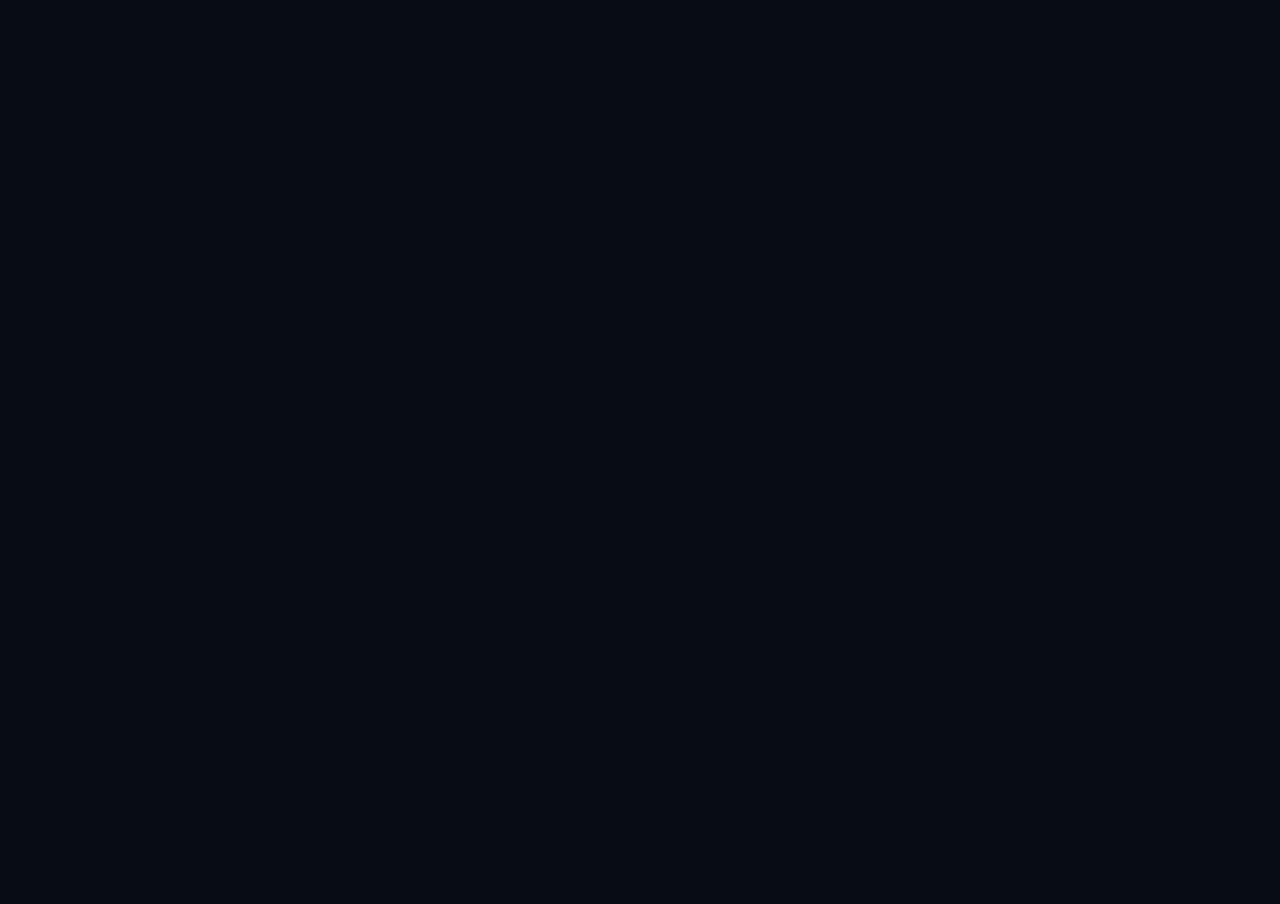
==== commit 950235a5: "add new index file" ====
--- a/index.html
+++ b/index.html
@@ -3,392 +3,66 @@
 <head>
     <meta charset="UTF-8">
     <meta name="viewport" content="width=device-width, initial-scale=1.0">
-     <!-- Primary Meta Tags -->
-      <link rel="icon" type="image/png" href="logo.png">
-    <link rel="apple-touch-icon" href="logo.png">
-    <title>PDF Master — Free Merge & Compress PDF Online |Product of NewTechSofts</title>
-    <meta name="title" content="PDF Master — Free Merge & Compress PDF Online | NewTechSofts">
-    <meta name="description" content="Merge and Compress PDF files instantly with PDF Master. A 100% private, browser-based toolkit by NewTechSofts. No file limits, no uploads, purely secure.">
-    <meta name="keywords" content="PDF Merge, PDF Compress, PDF Toolkit, Online PDF Editor, Free PDF Tools, NewTexSofts, PDF Master, Secure PDF, Browser Based PDF">
+    
+    <!-- Professional SEO & Branding Section -->
+    <title>PDF Master — Free Merge & Compress PDF Online | NewTechSofts</title>
+    <meta name="description" content="Merge and Compress PDF files instantly with PDF Master. A 100% private, secure, and browser-based toolkit by NewTechSofts. No file limits, no signup required.">
+    <meta name="keywords" content="PDF Merge, PDF Compress, PDF Toolkit, Online PDF Editor, Free PDF Tools, NewTechSofts, PDF Master, Secure PDF, Browser Based PDF">
     <meta name="author" content="NewTechSofts">
     <meta name="robots" content="index, follow">
 
-    <!-- Open Graph / Facebook -->
-    <meta property="og:type" content="website">
-    <meta property="og:url" content="https://pdfmaster.newtechsofts.com/">
+    <!-- Favicon (Make sure logo.png is in your GitHub repo) -->
+    <link rel="icon" type="image/png" href="logo.png">
+
+    <!-- Open Graph (Social Sharing) -->
     <meta property="og:title" content="PDF Master — Free Merge & Compress PDF Online">
     <meta property="og:description" content="Securely merge and compress PDF files in your browser. Your data never leaves your device. Powered by NewTechSofts.">
-    <meta property="og:image" content="logo.png">
+    <meta property="og:type" content="website">
+    <meta property="og:url" content="https://pdfmaster.newtechsofts.com">
+    <meta property="og:image" content="https://pdfmaster.newtechsofts.com/logo.png">
 
-    <!-- Twitter -->
-    <meta property="twitter:card" content="summary_large_image">
-    <meta property="twitter:url" content="https://pdfmaster.newtechsofts.com/">
-    <meta property="twitter:title" content="PDF Master — Free Merge & Compress PDF Online">
-    <meta property="twitter:description" content="Securely merge and compress PDF files in your browser. Your data never leaves your device. Powered by NewTechSofts.">
-    <meta property="twitter:image" content="logo.png">
-
-    
-
-    <!-- Canonical Link -->
-    <link rel="canonical" href="https://pdfmaster.newtechsofts.com/" />
-    <link rel="preconnect" href="https://fonts.googleapis.com">
-    <link href="https://fonts.googleapis.com/css2?family=Clash+Display:wght@500;600;700&family=Cabinet+Grotesk:wght@400;500;700;800&display=swap" rel="stylesheet">
-    <link rel="stylesheet" href="https://cdnjs.cloudflare.com/ajax/libs/font-awesome/6.4.0/css/all.min.css">
-    <link rel="stylesheet" href="style.css">
-     <script type="application/ld+json">
+    <!-- Schema.org for Google Search -->
+    <script type="application/ld+json">
     {
-      "@context": "https://schema.org",
-      "@type": "WebApplication",
-      "name": "PDF Master",
-      "url": "https://pdfmaster.newtechsofts.com",
-      "description": "A browser-based toolkit to merge and compress PDF files securely.Introduce by New Tech Softs to easily merge files or compressed in small sizes.",
-      "applicationCategory": "Utility",
-      "operatingSystem": "Any",
-      "author": {
-        "@type": "Organization",
-        "name": "NewTechSofts",
-        "url": "https://newtechsofts.com"
-      },
-      "offers": {
-        "@type": "Offer",
-        "price": "0",
-        "priceCurrency": "USD"
-      }
+     "@context": "https://schema.org",
+     "@type": "WebApplication",
+     "name": "PDF Master",
+     "url": "https://pdfmaster.newtechsofts.com",
+     "description": "Professional Browser-Based PDF Toolkit by NewTechSofts",
+     "applicationCategory": "BusinessApplication",
+     "operatingSystem": "All",
+     "creator": {
+       "@type": "Organization",
+       "name": "NewTechSofts",
+       "url": "https://www.newtechsofts.com"
+     }
     }
     </script>
+
+    <style>
+        /* Modern styling to avoid double scrollbars and white flashes */
+        body, html { 
+            margin: 0; 
+            padding: 0; 
+            height: 100%; 
+            overflow: hidden; 
+            background: #080C14; /* Match your website's dark theme */
+        }
+        iframe { 
+            width: 100%; 
+            height: 100%; 
+            border: none; 
+            background: transparent;
+        }
+    </style>
 </head>
 <body>
-
-    <!-- Cursor -->
-    <div class="cursor" id="cursor"></div>
-    <div class="cursor-follower" id="cursor-follower"></div>
-
-    <!-- Background orbs -->
-    <div class="bg-orbs">
-        <div class="orb orb-1"></div>
-        <div class="orb orb-2"></div>
-        <div class="orb orb-3"></div>
-    </div>
-
-    <!-- Navigation -->
-    <nav class="navbar" id="navbar">
-        <div class="logo">
-            <div class="logo-icon"><i class="fas fa-file-pdf"></i></div>
-            PDF<span>Master</span>
-        </div>
-        <ul class="nav-links">
-            <li><a href="#hero" class="nav-link">Home</a></li>
-            <li><a href="#merge-section" class="nav-link">Merge</a></li>
-            <li><a href="#compress-section" class="nav-link">Compress</a></li>
-            <li><a href="#features-section" class="nav-link">Features</a></li>
-        </ul>
-        <a href="https://newtexsofts.com" target="_blank" class="btn-nav">
-            <span>Get New Tools</span>
-            <i class="fas fa-arrow-right"></i>
-        </a>
-        <button class="hamburger" id="hamburger"><i class="fas fa-bars"></i></button>
-    </nav>
-
-    <!-- Mobile Menu -->
-    <div class="mobile-menu" id="mobile-menu">
-        <a href="#hero" onclick="closeMobileMenu()">Home</a>
-        <a href="#merge-section" onclick="closeMobileMenu()">Merge</a>
-        <a href="#compress-section" onclick="closeMobileMenu()">Compress</a>
-        <a href="#features-section" onclick="closeMobileMenu()">Features</a>
-    </div>
-
-    <!-- Hero Section -->
-    <section id="hero" class="hero-section">
-        <div class="hero-content">
-            <div class="hero-badge">
-                <div class="badge-dot"></div>
-                <span>100% Browser-Based · Zero Uploads · Fully Private</span>
-            </div>
-            <h1 class="hero-title">
-                <span class="title-line">Transform Your</span>
-                <span class="title-line accent-text">PDF Workflow</span>
-            </h1>
-            <p class="hero-sub">Merge, compress, and manage PDF files instantly — no server, no signup, no limits.</p>
-            <div class="hero-btns">
-                <a href="#merge-section" class="btn-primary">
-                    <i class="fas fa-link"></i>
-                    Merge PDFs
-                </a>
-                <a href="#compress-section" class="btn-ghost">
-                    <i class="fas fa-compress-arrows-alt"></i>
-                    Compress PDF
-                </a>
-            </div>
-            <div class="hero-stats">
-                <div class="stat"><strong>∞</strong><span>Files</span></div>
-                <div class="stat-divider"></div>
-                <div class="stat"><strong>0s</strong><span>Upload time</span></div>
-                <div class="stat-divider"></div>
-                <div class="stat"><strong>Free</strong><span>Forever</span></div>
-            </div>
-        </div>
-        <div class="hero-visual">
-            <div class="pdf-3d-stack">
-                <div class="pdf-card pdf-card-1">
-                    <i class="fas fa-file-pdf"></i>
-                    <span>document_01.pdf</span>
-                    <div class="pdf-bar"></div>
-                    <div class="pdf-bar short"></div>
-                </div>
-                <div class="pdf-card pdf-card-2">
-                    <i class="fas fa-file-pdf"></i>
-                    <span>report_2026.pdf</span>
-                    <div class="pdf-bar"></div>
-                    <div class="pdf-bar short"></div>
-                </div>
-                <div class="pdf-card pdf-card-3">
-                    <i class="fas fa-file-pdf"></i>
-                    <span>merged_final.pdf</span>
-                    <div class="pdf-bar"></div>
-                    <div class="pdf-bar short"></div>
-                </div>
-                <div class="merge-arrow">
-                    <i class="fas fa-chevron-down"></i>
-                </div>
-            </div>
-        </div>
-        <div class="scroll-indicator">
-            <div class="scroll-dot"></div>
-            <span>Scroll to explore</span>
-        </div>
-    </section>
-
-    <!-- Merge Section -->
-    <section id="merge-section" class="tool-section">
-        <div class="section-header">
-            <div class="section-tag"><i class="fas fa-link"></i> PDF Merge</div>
-            <h2>Merge Multiple PDFs <br><span class="accent-text">Into One Document</span></h2>
-            <p>Combine any number of PDF files in seconds. Drag to reorder, then merge.</p>
-        </div>
-        <div class="tool-card">
-            <div class="drop-zone" id="merge-drop-zone">
-                <input type="file" id="merge-input" multiple accept=".pdf">
-                <div class="drop-icon-wrap">
-                    <div class="drop-icon-ring"></div>
-                    <i class="fas fa-cloud-upload-alt"></i>
-                </div>
-                <p class="drop-title">Drop your PDF files here</p>
-                <p class="drop-sub">or <strong>click to browse</strong> — supports multiple files</p>
-                <div class="drop-formats">
-                    <span>.PDF</span>
-                </div>
-            </div>
-
-            <div id="merge-file-list" class="file-list"></div>
-
-            <div class="merge-action-area" id="merge-action-area" style="display:none;">
-                <div class="file-count-badge">
-                    <i class="fas fa-layer-group"></i>
-                    <span id="file-count-text">0 files ready to merge</span>
-                </div>
-                <button id="merge-btn" class="btn-action" disabled>
-                    <i class="fas fa-link"></i>
-                    <span>Merge All PDFs</span>
-                    <div class="btn-shine"></div>
-                </button>
-                <button id="merge-clear-btn" class="btn-clear">
-                    <i class="fas fa-trash"></i> Clear All
-                </button>
-            </div>
-        </div>
-    </section>
-
-    <!-- Compress Section -->
-    <section id="compress-section" class="tool-section alt-bg">
-        <div class="section-header">
-            <div class="section-tag"><i class="fas fa-compress-arrows-alt"></i> PDF Compress</div>
-            <h2>Shrink PDF Size <br><span class="accent-text">Without Quality Loss</span></h2>
-            <p>Reduce file size by up to 90% using advanced browser-based compression techniques.</p>
-        </div>
-        <div class="tool-card">
-            <div class="drop-zone" id="compress-drop-zone">
-                <input type="file" id="compress-input" accept=".pdf">
-                <div class="drop-icon-wrap">
-                    <div class="drop-icon-ring"></div>
-                    <i class="fas fa-file-pdf"></i>
-                </div>
-                <p class="drop-title">Drop a single PDF to compress</p>
-                <p class="drop-sub">or <strong>click to select</strong> your file</p>
-                <div class="drop-formats">
-                    <span>.PDF</span>
-                </div>
-            </div>
-
-            <div id="compress-file-info" class="compress-file-info" style="display:none;">
-                <div class="compress-file-card">
-                    <div class="compress-file-icon"><i class="fas fa-file-pdf"></i></div>
-                    <div class="compress-file-details">
-                        <div class="compress-file-name" id="compress-file-name">filename.pdf</div>
-                        <div class="compress-file-size" id="compress-file-size">0 KB</div>
-                    </div>
-                    <button id="compress-remove-btn" class="icon-btn">
-                        <i class="fas fa-times"></i>
-                    </button>
-                </div>
-            </div>
-
-            <div class="compression-controls" id="comp-controls" style="display:none;">
-                <label class="control-label">Compression Level</label>
-                <div class="level-selector">
-                    <button class="level-btn" data-level="low" onclick="setLevel('low')">
-                        <i class="fas fa-tachometer-alt"></i>
-                        <strong>Low</strong>
-                        <span>Faster, larger file</span>
-                    </button>
-                    <button class="level-btn active" data-level="medium" onclick="setLevel('medium')">
-                        <i class="fas fa-sliders-h"></i>
-                        <strong>Medium</strong>
-                        <span>Balanced quality</span>
-                    </button>
-                    <button class="level-btn" data-level="high" onclick="setLevel('high')">
-                        <i class="fas fa-rocket"></i>
-                        <strong>High</strong>
-                        <span>Maximum shrink</span>
-                    </button>
-                </div>
-
-                <div class="compression-info">
-                    <div class="comp-info-item">
-                        <i class="fas fa-info-circle"></i>
-                        <span id="comp-info-text">Balanced compression — removes redundant data, optimizes streams, and strips metadata.</span>
-                    </div>
-                </div>
-            </div>
-
-            <button id="compress-btn" class="btn-action" disabled>
-                <i class="fas fa-compress-arrows-alt"></i>
-                <span>Compress PDF</span>
-                <div class="btn-shine"></div>
-            </button>
-        </div>
-    </section>
-
-    <!-- Progress Modal -->
-    <div class="progress-modal" id="progress-modal">
-        <div class="progress-modal-inner">
-            <div class="progress-spinner">
-                <svg viewBox="0 0 100 100" class="spinner-svg">
-                    <circle cx="50" cy="50" r="40" class="spinner-track"/>
-                    <circle cx="50" cy="50" r="40" class="spinner-fill" id="spinner-fill"/>
-                </svg>
-                <div class="progress-percent" id="progress-percent">0%</div>
-            </div>
-            <div class="progress-title" id="progress-title">Processing...</div>
-            <div class="progress-sub" id="progress-sub">Please wait while we work our magic</div>
-        </div>
-    </div>
-
-    <!-- Features Section -->
-    <section id="features-section" class="features-section">
-        <div class="section-header">
-            <div class="section-tag"><i class="fas fa-star"></i> Features</div>
-            <h2>Why Choose <span class="accent-text">PDF Master?</span></h2>
-        </div>
-        <div class="features-grid">
-            <div class="feature-card feature-large">
-                <div class="feature-icon-wrap">
-                    <i class="fas fa-shield-alt"></i>
-                </div>
-                <h3>100% Private</h3>
-                <p>Your files never leave your browser. All processing happens locally on your device — zero server uploads, zero data exposure.</p>
-                <div class="feature-glow"></div>
-            </div>
-            <div class="feature-card">
-                <div class="feature-icon-wrap">
-                    <i class="fas fa-bolt"></i>
-                </div>
-                <h3>Blazing Fast</h3>
-                <p>Powered by PDF-Lib and native browser APIs for lightning-fast processing.</p>
-                <div class="feature-glow"></div>
-            </div>
-            <div class="feature-card">
-                <div class="feature-icon-wrap">
-                    <i class="fas fa-infinity"></i>
-                </div>
-                <h3>No Limits</h3>
-                <p>No file count limit, no size cap, no subscription required. Always free.</p>
-                <div class="feature-glow"></div>
-            </div>
-            <div class="feature-card">
-                <div class="feature-icon-wrap">
-                    <i class="fas fa-mobile-alt"></i>
-                </div>
-                <h3>Works Everywhere</h3>
-                <p>Fully responsive design works on desktop, tablet, and mobile devices.</p>
-                <div class="feature-glow"></div>
-            </div>
-            <div class="feature-card feature-wide">
-                <div class="feature-icon-wrap">
-                    <i class="fas fa-code"></i>
-                </div>
-                <h3>Advanced Compression Engine</h3>
-                <p>Multi-stage compression pipeline: removes duplicate objects, optimizes content streams, strips unnecessary metadata, and flattens form fields — achieving real, meaningful size reduction.</p>
-                <div class="feature-glow"></div>
-            </div>
-        </div>
-    </section>
-
-   <!-- Footer -->
-<footer class="main-footer">
-    <div class="footer-inner">
-        <!-- Left: Company Bio -->
-        <div class="footer-left">
-            <div class="footer-logo">PDF<span>Master</span></div>
-            <p class="company-bio">
-                NewTechSofts is a leading software innovation house dedicated to building high-performance digital solutions. 
-                <strong>PDF Master</strong> is our latest flagship product, designed to provide elite-level document management 
-                entirely within your browser. Stay tuned as we continue to launch more cutting-edge tools to simplify your digital workflow.
-            </p>
-            <div class="social-links">
-                <a href="https://linkedin.com/company/newtechsofts" target="_blank" aria-label="LinkedIn"><i class="fab fa-linkedin"></i></a>
-                <a href="https://instagram.com/newtechsoft" target="_blank" aria-label="Instagram"><i class="fab fa-instagram"></i></a>
-                <a href="https://facebook.com/newtechsofts" target="_blank" aria-label="Facebook"><i class="fab fa-facebook"></i></a>
-                <a href="https://www.newtechsofts.com" target="_blank" aria-label="Website"><i class="fas fa-globe"></i></a>
-            </div>
-        </div>
-
-        <!-- Right: Links Grid -->
-        <div class="footer-right-grid">
-            <div class="footer-links">
-                <h4>Quick Tools</h4>
-                <a href="#merge-section"><i class="fas fa-chevron-right"></i> Merge PDF</a>
-                <a href="#compress-section"><i class="fas fa-chevron-right"></i> Compress PDF</a>
-                <a href="#hero"><i class="fas fa-chevron-right"></i> Home</a>
-            </div>
-            <div class="footer-links">
-                <h4>Our Company</h4>
-                <a href="https://newtechsofts.com" target="_blank"><i class="fas fa-chevron-right"></i> NewTechSofts</a>
-                <a href="https://newtechsofts.com/about"><i class="fas fa-chevron-right"></i> About Us</a>
-                </div>
-        </div>
-    </div>
-
-    <!-- Middle: NewTechSofts Logo Branding -->
-    <div class="footer-branding">
-        <div class="branding-label">A Product Of</div>
-        <a href="https://newtechsofts.com" target="_blank">
-            <img src="https://www.newtechsofts.com/assets/logo-DbTpYI1g.png" alt="NewTechSofts Logo" class="nts-footer-logo">
-        </a>
-    </div>
-
-    <div class="footer-bottom">
-        <p>© 2026 PDF Master. All Rights Reserved.</p>
-        <p>Engineered with ❤️ by <a href="https://newtechsofts.com" target="_blank">NewTechSofts Team</a></p>
-    </div>
-</footer>
-
-    <!-- Toast -->
-    <div class="toast" id="toast">
-        <i class="fas fa-check-circle" id="toast-icon"></i>
-        <span id="toast-msg">Done!</span>
-    </div>
-
-    <script src="https://cdnjs.cloudflare.com/ajax/libs/pdf-lib/1.17.1/pdf-lib.min.js"></script>
-    <script src="script.js"></script>
+    <!-- Replace 'TUMHARA-USERNAME' with your actual Hugging Face username -->
+    <iframe 
+        src="https://wasiq-zahoor-pdf-master.hf.space" 
+        allow="accelerometer; ambient-light-sensor; input-device-capabilities; camera; encrypted-media; geolocation; gyroscope; hid; microphone; midi; payment; usb; vr; xr-spatial-tracking" 
+        sandbox="allow-forms allow-modals allow-popups allow-popups-to-escape-sandbox allow-same-origin allow-scripts allow-downloads"
+        title="PDF Master Toolkit">
+    </iframe>
 </body>
 </html>
